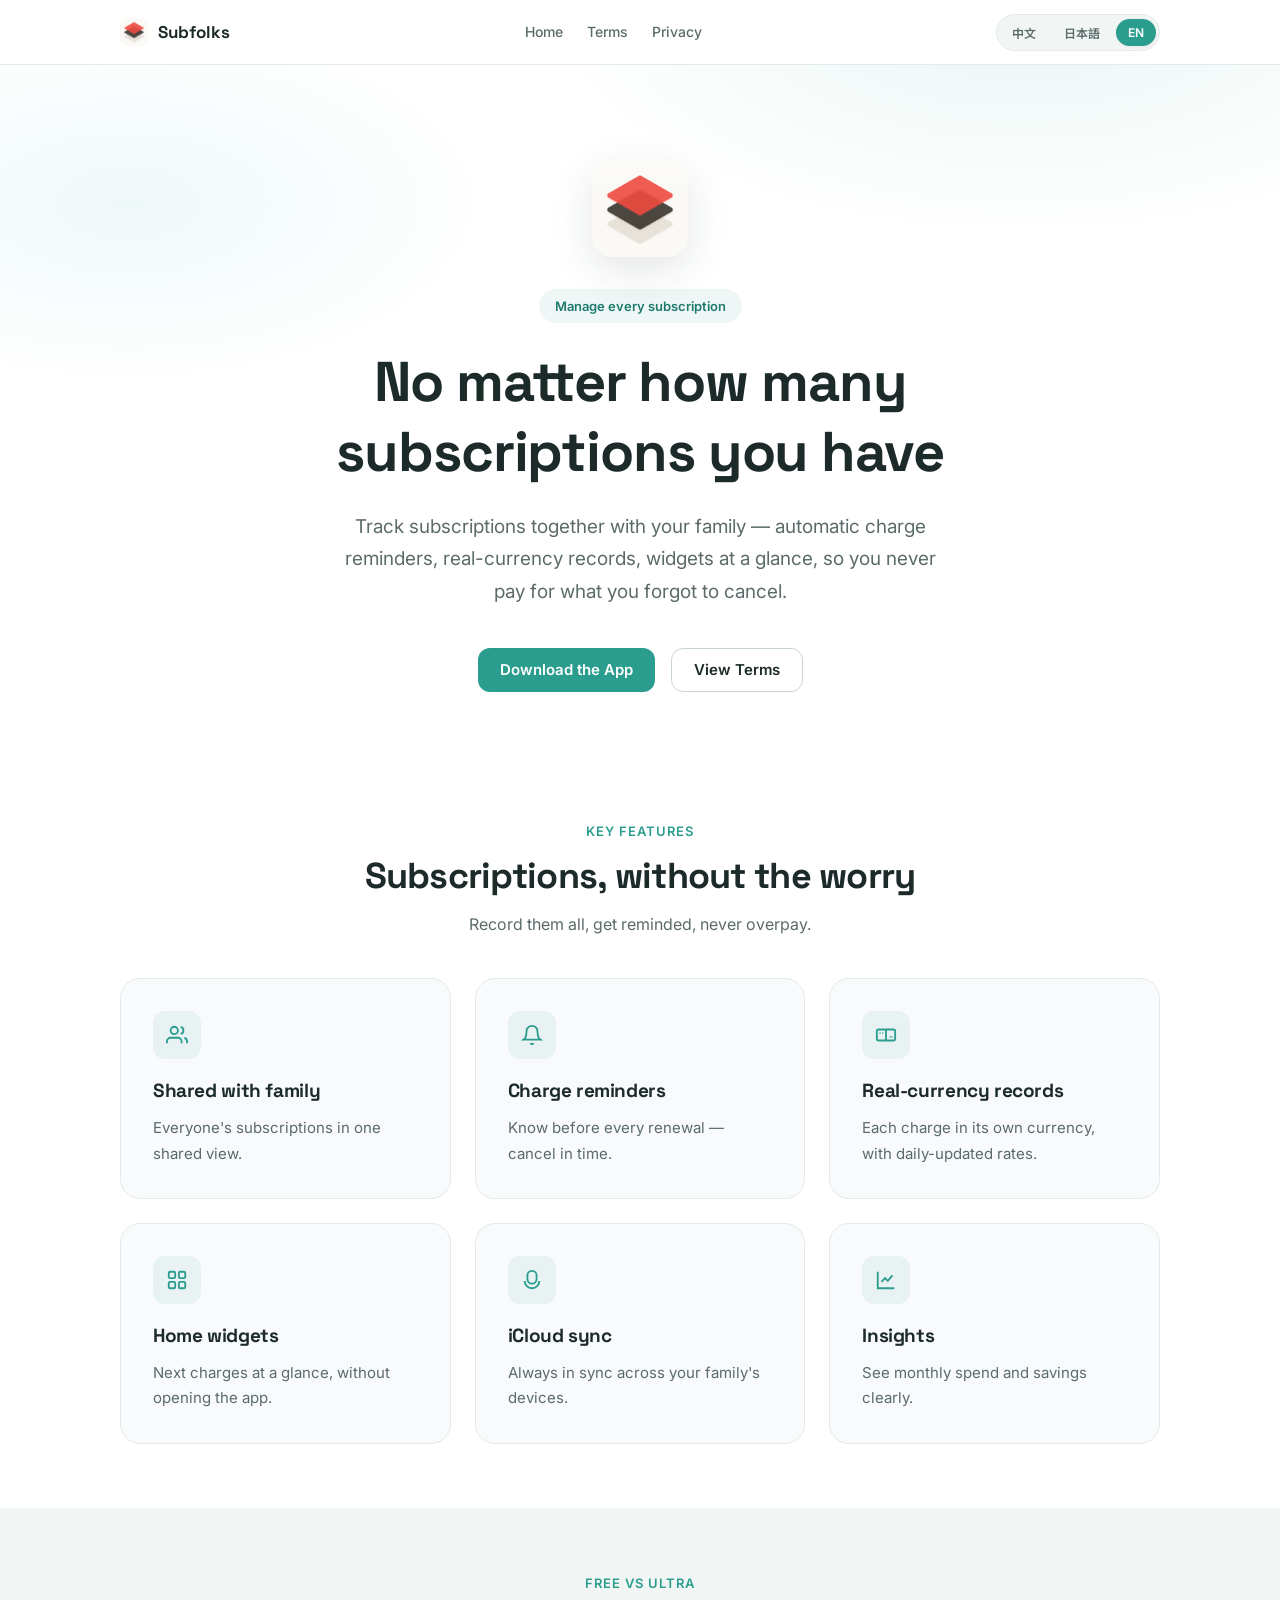
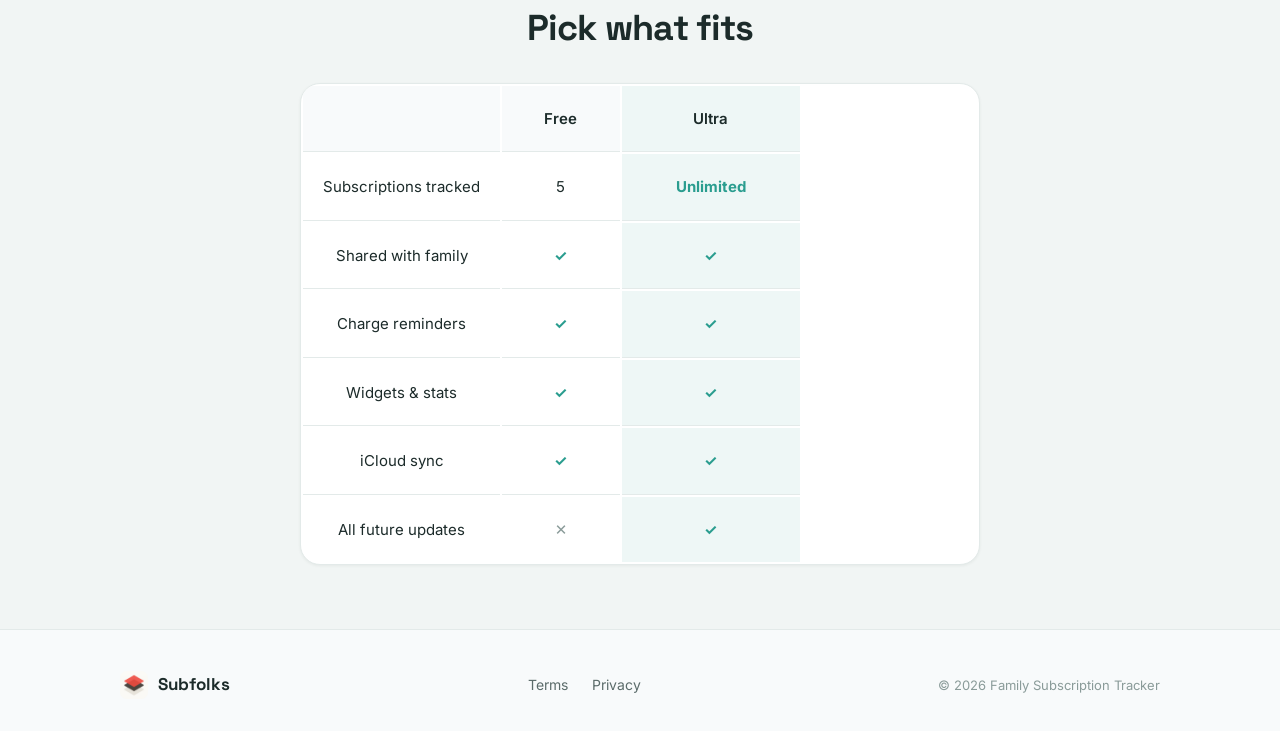
==== subfolks/index.html @ 9f94006e "Add Subfolks landing page, terms and privacy pages" ====
<!DOCTYPE html>
<html lang="zh">
<head>
<meta charset="UTF-8">
<meta name="viewport" content="width=device-width, initial-scale=1">
<meta name="description" content="Subfolks - Family subscription manager">
<meta name="i18n-title" content="sub_footer_tag">
<title>Subfolks</title>
<link rel="preconnect" href="https://fonts.googleapis.com">
<link rel="preconnect" href="https://fonts.gstatic.com" crossorigin>
<link href="https://fonts.googleapis.com/css2?family=Space+Grotesk:wght@400;500;600;700&family=Inter:wght@400;500;600;700&family=Noto+Sans+SC:wght@400;500;700&family=Noto+Sans+JP:wght@400;500;700&display=swap" rel="stylesheet">
<link rel="stylesheet" href="../assets/css/style.css">
</head>
<body>

<!-- ===== 导航 ===== -->
<nav class="nav">
  <div class="container nav-inner">
    <a href="index.html" class="nav-brand">
      <img src="../assets/img/subfolks_logo.png" alt="logo">
      <span>Subfolks</span>
    </a>
    <div class="nav-links">
      <a href="index.html#features" data-i18n="nav_home">首页</a>
      <a href="terms.html" data-i18n="nav_terms">用户协议</a>
      <a href="privacy.html" data-i18n="nav_privacy">隐私政策</a>
    </div>
    <div class="lang-switcher" aria-label="Language">
      <button data-lang-btn="zh">中文</button>
      <button data-lang-btn="ja">日本語</button>
      <button data-lang-btn="en">EN</button>
    </div>
  </div>
</nav>

<!-- ===== Hero ===== -->
<header class="hero">
  <div class="container">
    <img src="../assets/img/subfolks_logo.png" alt="App icon" class="hero-app-icon">
    <div class="hero-badge" data-i18n="sub_hero_badge">管理全家的订阅</div>
    <h1><span data-i18n="sub_hero_title1">订阅再多，</span><br><span data-i18n="sub_hero_title2">心里有数</span></h1>
    <p class="sub" data-i18n="sub_hero_sub">和家人一起管理订阅账单：到期前自动提醒、按真实货币记账、小组件一眼看清，避免忘了取消而白扣钱。</p>
    <div class="hero-cta">
      <button class="btn btn-primary" onclick="window.open('https://apps.apple.com','_blank')" data-i18n="hero_cta_main">下载 App</button>
      <a class="btn btn-outline" href="terms.html" data-i18n="hero_cta_secondary">查看协议</a>
    </div>
  </div>
</header>

<!-- ===== 特性 ===== -->
<section class="features" id="features">
  <div class="container">
    <div class="section-title">
      <div class="eyebrow" data-i18n="sub_feat_eyebrow">核心功能</div>
      <h2 data-i18n="sub_feat_title">把账单变成安心</h2>
      <p data-i18n="sub_feat_sub">一家人的订阅都能记录、都能提醒、都不白扣钱。</p>
    </div>
    <div class="features-grid">
      <div class="feature-card">
        <div class="icon"><svg width="22" height="22" viewBox="0 0 24 24" fill="none" stroke="currentColor" stroke-width="2"><path d="M17 21v-2a4 4 0 0 0-4-4H5a4 4 0 0 0-4 4v2"/><circle cx="9" cy="7" r="4"/><path d="M23 21v-2a4 4 0 0 0-3-3.87"/><path d="M16 3.13a4 4 0 0 1 0 7.75"/></svg></div>
        <h3 data-i18n="sub_feat1_title">家人共管</h3>
        <p data-i18n="sub_feat1_desc">成员的订阅都记录在一起，谁开谁关一目了然。</p>
      </div>
      <div class="feature-card">
        <div class="icon"><svg width="22" height="22" viewBox="0 0 24 24" fill="none" stroke="currentColor" stroke-width="2"><path d="M18 8a6 6 0 0 0-12 0c0 7-3 9-3 9h18s-3-2-3-9"/><path d="M13.73 21a2 2 0 0 1-3.46 0"/></svg></div>
        <h3 data-i18n="sub_feat2_title">扣费前提醒</h3>
        <p data-i18n="sub_feat2_desc">到期前提前通知，忘了取消也能及时止损。</p>
      </div>
      <div class="feature-card">
        <div class="icon"><svg width="22" height="22" viewBox="0 0 24 24" fill="none" stroke="currentColor" stroke-width="2"><rect x="2" y="6" width="20" height="12" rx="2"/><path d="M12 6v12"/><path d="M6 10h-1"/><path d="M9 10H8"/><path d="M16 14h1"/><path d="M19 14h-1"/></svg></div>
        <h3 data-i18n="sub_feat3_title">真实货币记账</h3>
        <p data-i18n="sub_feat3_desc">每个订阅按所属货币记录，汇率每日更新，不折算混淆。</p>
      </div>
      <div class="feature-card">
        <div class="icon"><svg width="22" height="22" viewBox="0 0 24 24" fill="none" stroke="currentColor" stroke-width="2"><rect x="3" y="3" width="7" height="7" rx="1.5"/><rect x="14" y="3" width="7" height="7" rx="1.5"/><rect x="3" y="14" width="7" height="7" rx="1.5"/><rect x="14" y="14" width="7" height="7" rx="1.5"/></svg></div>
        <h3 data-i18n="sub_feat4_title">主屏小组件</h3>
        <p data-i18n="sub_feat4_desc">下次扣款、本月账单，不开 App 也能一眼看到。</p>
      </div>
      <div class="feature-card">
        <div class="icon"><svg width="22" height="22" viewBox="0 0 24 24" fill="none" stroke="currentColor" stroke-width="2"><path d="M12 2a5 5 0 0 0-5 5v4a5 5 0 0 0 10 0V7a5 5 0 0 0-5-5z"/><path d="M4 13a8 8 0 0 0 16 0"/></svg></div>
        <h3 data-i18n="sub_feat5_title">iCloud 同步</h3>
        <p data-i18n="sub_feat5_desc">换机、家人设备间数据自动同步，不怕丢失。</p>
      </div>
      <div class="feature-card">
        <div class="icon"><svg width="22" height="22" viewBox="0 0 24 24" fill="none" stroke="currentColor" stroke-width="2"><path d="M3 3v18h18"/><path d="M7 14l4-4 3 3 5-6"/></svg></div>
        <h3 data-i18n="sub_feat6_title">统计洞察</h3>
        <p data-i18n="sub_feat6_desc">每月订阅开支、省钱情况一目了然。</p>
      </div>
    </div>
  </div>
</section>

<!-- ===== 对比 ===== -->
<section class="compare">
  <div class="container">
    <div class="section-title">
      <div class="eyebrow" data-i18n="sub_cmp_eyebrow">免费 vs Ultra</div>
      <h2 data-i18n="sub_cmp_title">按需选择</h2>
    </div>
    <div class="compare-table">
      <table>
        <tr>
          <th style="width:40%"></th>
          <th data-i18n="sub_cmp_free">免费版</th>
          <th class="pro-col" data-i18n="sub_cmp_ultra">Ultra</th>
        </tr>
        <tr>
          <td data-i18n="sub_cmp_count">可记录订阅条数</td>
          <td data-i18n="sub_cmp_5">5 条</td>
          <td class="pro-col check" data-i18n="sub_cmp_inf">无限</td>
        </tr>
        <tr>
          <td data-i18n="sub_cmp_family">家人共管</td>
          <td class="check">✓</td>
          <td class="pro-col check">✓</td>
        </tr>
        <tr>
          <td data-i18n="sub_cmp_remind">扣费前提醒</td>
          <td class="check">✓</td>
          <td class="pro-col check">✓</td>
        </tr>
        <tr>
          <td data-i18n="sub_cmp_widgets">小组件 / 统计</td>
          <td class="check">✓</td>
          <td class="pro-col check">✓</td>
        </tr>
        <tr>
          <td data-i18n="sub_cmp_icloud">iCloud 同步</td>
          <td class="check">✓</td>
          <td class="pro-col check">✓</td>
        </tr>
        <tr>
          <td data-i18n="sub_cmp_updates">以后所有更新</td>
          <td class="x">✕</td>
          <td class="pro-col check">✓</td>
        </tr>
      </table>
    </div>
  </div>
</section>

<!-- ===== 页脚 ===== -->
<footer class="footer">
  <div class="container footer-inner">
    <div class="nav-brand">
      <img src="../assets/img/subfolks_logo.png" alt="logo">
      <span>Subfolks</span>
    </div>
    <div class="footer-links">
      <a href="terms.html" data-i18n="nav_terms">用户协议</a>
      <a href="privacy.html" data-i18n="nav_privacy">隐私政策</a>
    </div>
    <div class="footer-copy">© 2026 <span data-i18n="sub_footer_tag">家庭订阅管理</span></div>
  </div>
</footer>

<script src="../assets/js/main.js"></script>
</body>
</html>
---- assets/css/style.css ----
/* ===== 设计系统 ===== */
:root {
  /* 品牌色（取自 App 代码实际值） */
  --brand: #2A9D8F;
  --brand-soft: #A8DADC;
  --brand-deep: #1F7A6E;
  --brand-tint: rgba(42, 157, 143, 0.08);

  /* 中性色 */
  --bg: #FFFFFF;
  --surface: #F8FAFB;
  --surface-alt: #F1F5F4;
  --text: #1C2B2A;
  --text-dim: #5B6B6A;
  --text-faint: #8A9B99;
  --border: #E3EAE9;
  --border-strong: #C9D6D4;

  /* 圆角 */
  --radius-sm: 8px;
  --radius-md: 12px;
  --radius-lg: 20px;
  --radius-full: 999px;

  /* 阴影 */
  --shadow-sm: 0 1px 3px rgba(28,43,42,.06);
  --shadow-md: 0 4px 16px rgba(28,43,42,.08);
  --shadow-lg: 0 12px 40px rgba(28,43,42,.12);

  /* 字体 */
  --font-display: 'Space Grotesk', 'Noto Sans SC', 'Noto Sans JP', sans-serif;
  --font-body: 'Inter', 'Noto Sans SC', 'Noto Sans JP', system-ui, -apple-system, sans-serif;

  /* 间距（8pt 网格） */
  --sp-1: 4px; --sp-2: 8px; --sp-3: 12px; --sp-4: 16px;
  --sp-5: 20px; --sp-6: 24px; --sp-8: 32px; --sp-10: 40px;
  --sp-12: 48px; --sp-16: 64px; --sp-24: 96px;

  /* 动效 */
  --ease: cubic-bezier(0.2, 0, 0, 1);
  --dur: 200ms;
}

/* ===== 基础 ===== */
* { box-sizing: border-box; margin: 0; padding: 0; }
html { scroll-behavior: smooth; -webkit-text-size-adjust: 100%; }
body {
  font-family: var(--font-body);
  color: var(--text);
  background: var(--bg);
  line-height: 1.7;
  font-size: 16px;
  -webkit-font-smoothing: antialiased;
}
img { max-width: 100%; display: block; }
a { color: var(--brand); text-decoration: none; }
a:hover { text-decoration: underline; }

h1,h2,h3,h4 { font-family: var(--font-display); font-weight: 700; line-height: 1.25; letter-spacing: -0.02em; }

.container {
  width: 100%;
  max-width: 1080px;
  margin: 0 auto;
  padding: 0 var(--sp-5);
}

/* ===== 语言切换器 ===== */
.lang-switcher {
  display: flex;
  gap: 4px;
  align-items: center;
  background: var(--surface-alt);
  border: 1px solid var(--border);
  border-radius: var(--radius-full);
  padding: 3px;
}
.lang-switcher button {
  border: none;
  background: transparent;
  font-family: var(--font-body);
  font-size: 12px;
  font-weight: 600;
  color: var(--text-dim);
  padding: 6px 12px;
  border-radius: var(--radius-full);
  cursor: pointer;
  transition: all var(--dur) var(--ease);
}
.lang-switcher button:hover { color: var(--text); }
.lang-switcher button.active {
  background: var(--brand);
  color: #fff;
  box-shadow: var(--shadow-sm);
}

/* ===== 导航栏 ===== */
.nav {
  position: sticky;
  top: 0;
  z-index: 100;
  background: rgba(255,255,255,.85);
  backdrop-filter: saturate(180%) blur(12px);
  border-bottom: 1px solid var(--border);
}
.nav-inner {
  display: flex;
  align-items: center;
  justify-content: space-between;
  height: 64px;
}
.nav-brand {
  display: flex;
  align-items: center;
  gap: 10px;
  font-family: var(--font-display);
  font-weight: 700;
  font-size: 17px;
  color: var(--text);
  text-decoration: none;
}
.nav-brand:hover { text-decoration: none; }
.nav-brand img { width: 28px; height: 28px; border-radius: 7px; }
.nav-links {
  display: flex;
  align-items: center;
  gap: var(--sp-6);
  font-size: 14px;
  font-weight: 500;
  color: var(--text-dim);
}
.nav-links a { color: var(--text-dim); }
.nav-links a:hover { color: var(--text); text-decoration: none; }

/* ===== 按钮 ===== */
.btn {
  display: inline-flex;
  align-items: center;
  gap: 8px;
  height: 44px;
  padding: 0 22px;
  border-radius: var(--radius-md);
  font-family: var(--font-body);
  font-size: 15px;
  font-weight: 600;
  border: none;
  cursor: pointer;
  transition: all var(--dur) var(--ease);
}
.btn-primary { background: var(--brand); color: #fff; }
.btn-primary:hover { background: var(--brand-deep); transform: translateY(-1px); }
.btn-outline { background: transparent; color: var(--text); border: 1.5px solid var(--border-strong); }
.btn-outline:hover { border-color: var(--brand); color: var(--brand); transform: translateY(-1px); }

/* ===== Hero ===== */
.hero {
  padding: var(--sp-24) 0 var(--sp-16);
  background:
    radial-gradient(800px 400px at 80% -10%, rgba(42,157,143,.10), transparent 60%),
    radial-gradient(600px 300px at 10% 20%, rgba(168,218,220,.18), transparent 60%);
  text-align: center;
}
.hero-badge {
  display: inline-flex;
  align-items: center;
  gap: 8px;
  padding: 6px 16px;
  border-radius: var(--radius-full);
  background: var(--brand-tint);
  color: var(--brand-deep);
  font-size: 13px;
  font-weight: 600;
  margin-bottom: var(--sp-6);
}
.hero h1 {
  font-size: clamp(34px, 6vw, 56px);
  font-weight: 800;
  max-width: 760px;
  margin: 0 auto var(--sp-6);
}
.hero p.sub {
  font-size: clamp(16px, 2.4vw, 19px);
  color: var(--text-dim);
  max-width: 620px;
  margin: 0 auto var(--sp-10);
}
.hero-cta {
  display: flex;
  gap: var(--sp-4);
  justify-content: center;
  flex-wrap: wrap;
}
.hero-app-icon {
  width: 96px;
  height: 96px;
  border-radius: 22px;
  box-shadow: var(--shadow-lg);
  margin: 0 auto var(--sp-8);
}

/* ===== 特性卡片 ===== */
.features {
  padding: var(--sp-16) 0;
}
.features-grid {
  display: grid;
  grid-template-columns: repeat(3, 1fr);
  gap: var(--sp-6);
  margin-top: var(--sp-10);
}
.feature-card {
  background: var(--surface);
  border: 1px solid var(--border);
  border-radius: var(--radius-lg);
  padding: var(--sp-8);
  transition: all var(--dur) var(--ease);
}
.feature-card:hover {
  transform: translateY(-4px);
  box-shadow: var(--shadow-md);
  border-color: var(--border-strong);
}
.feature-card .icon {
  width: 48px;
  height: 48px;
  border-radius: var(--radius-md);
  background: var(--brand-tint);
  display: flex;
  align-items: center;
  justify-content: center;
  margin-bottom: var(--sp-5);
  color: var(--brand);
}
.feature-card h3 { font-size: 19px; margin-bottom: var(--sp-3); }
.feature-card p { color: var(--text-dim); font-size: 15px; }

/* ===== 区块标题 ===== */
.section-title {
  text-align: center;
  margin-bottom: var(--sp-8);
}
.section-title .eyebrow {
  font-size: 13px;
  font-weight: 600;
  color: var(--brand);
  letter-spacing: .08em;
  text-transform: uppercase;
  margin-bottom: var(--sp-3);
}
.section-title h2 { font-size: clamp(26px, 4vw, 36px); margin-bottom: var(--sp-3); }
.section-title p { color: var(--text-dim); max-width: 560px; margin: 0 auto; }

/* ===== 对比表 ===== */
.compare { padding: var(--sp-16) 0; background: var(--surface-alt); }
.compare-table {
  width: 100%;
  max-width: 680px;
  margin: 0 auto;
  background: #fff;
  border-radius: var(--radius-lg);
  overflow: hidden;
  box-shadow: var(--shadow-sm);
  border: 1px solid var(--border);
}
.compare-table th, .compare-table td {
  padding: var(--sp-5);
  text-align: center;
  border-bottom: 1px solid var(--border);
  font-size: 15px;
}
.compare-table th { background: var(--surface); font-weight: 600; }
.compare-table tr:last-child th, .compare-table tr:last-child td { border-bottom: none; }
.compare-table .pro-col { background: var(--brand-tint); }
.compare-table .check { color: var(--brand); font-weight: 700; }
.compare-table .x { color: var(--text-faint); }

/* ===== 协议页 ===== */
.legal {
  padding: var(--sp-16) 0;
  max-width: 800px;
  margin: 0 auto;
}
.legal header {
  border-bottom: 1px solid var(--border);
  padding-bottom: var(--sp-8);
  margin-bottom: var(--sp-10);
}
.legal h1 { font-size: clamp(28px, 4vw, 38px); margin-bottom: var(--sp-3); }
.legal .updated { color: var(--text-faint); font-size: 13px; }
.legal h2 {
  font-size: 22px;
  margin: var(--sp-12) 0 var(--sp-5);
  padding-top: var(--sp-6);
  border-top: 1px solid var(--border);
}
.legal h2:first-of-type { border-top: none; padding-top: 0; margin-top: 0; }
.legal h3 { font-size: 17px; margin: var(--sp-6) 0 var(--sp-3); }
.legal p, .legal li { color: var(--text-dim); font-size: 15px; }
.legal ul, .legal ol { padding-left: var(--sp-6); margin: var(--sp-4) 0; }
.legal li { margin-bottom: var(--sp-2); }
.legal .date { color: var(--text-faint); font-size: 14px; margin-bottom: var(--sp-4); }

/* ===== 页脚 ===== */
.footer {
  border-top: 1px solid var(--border);
  padding: var(--sp-10) 0 var(--sp-8);
  background: var(--surface);
}
.footer-inner {
  display: flex;
  justify-content: space-between;
  align-items: center;
  flex-wrap: wrap;
  gap: var(--sp-4);
}
.footer-links { display: flex; gap: var(--sp-6); font-size: 14px; color: var(--text-dim); }
.footer-links a { color: var(--text-dim); }
.footer-copy { color: var(--text-faint); font-size: 13px; }

/* ===== 响应式 ===== */
@media (max-width: 768px) {
  .nav-links { display: none; }
  .features-grid { grid-template-columns: 1fr; }
  .hero { padding: var(--sp-16) 0 var(--sp-12); }
  .hero-cta { flex-direction: column; align-items: center; }
  .btn { width: 100%; justify-content: center; max-width: 320px; }
  .compare-table { overflow-x: auto; }
  .footer-inner { flex-direction: column; text-align: center; }
  .legal { padding: var(--sp-12) 0; }
}

@media (max-width: 480px) {
  .features-grid { gap: var(--sp-4); }
  .feature-card { padding: var(--sp-6); }
}
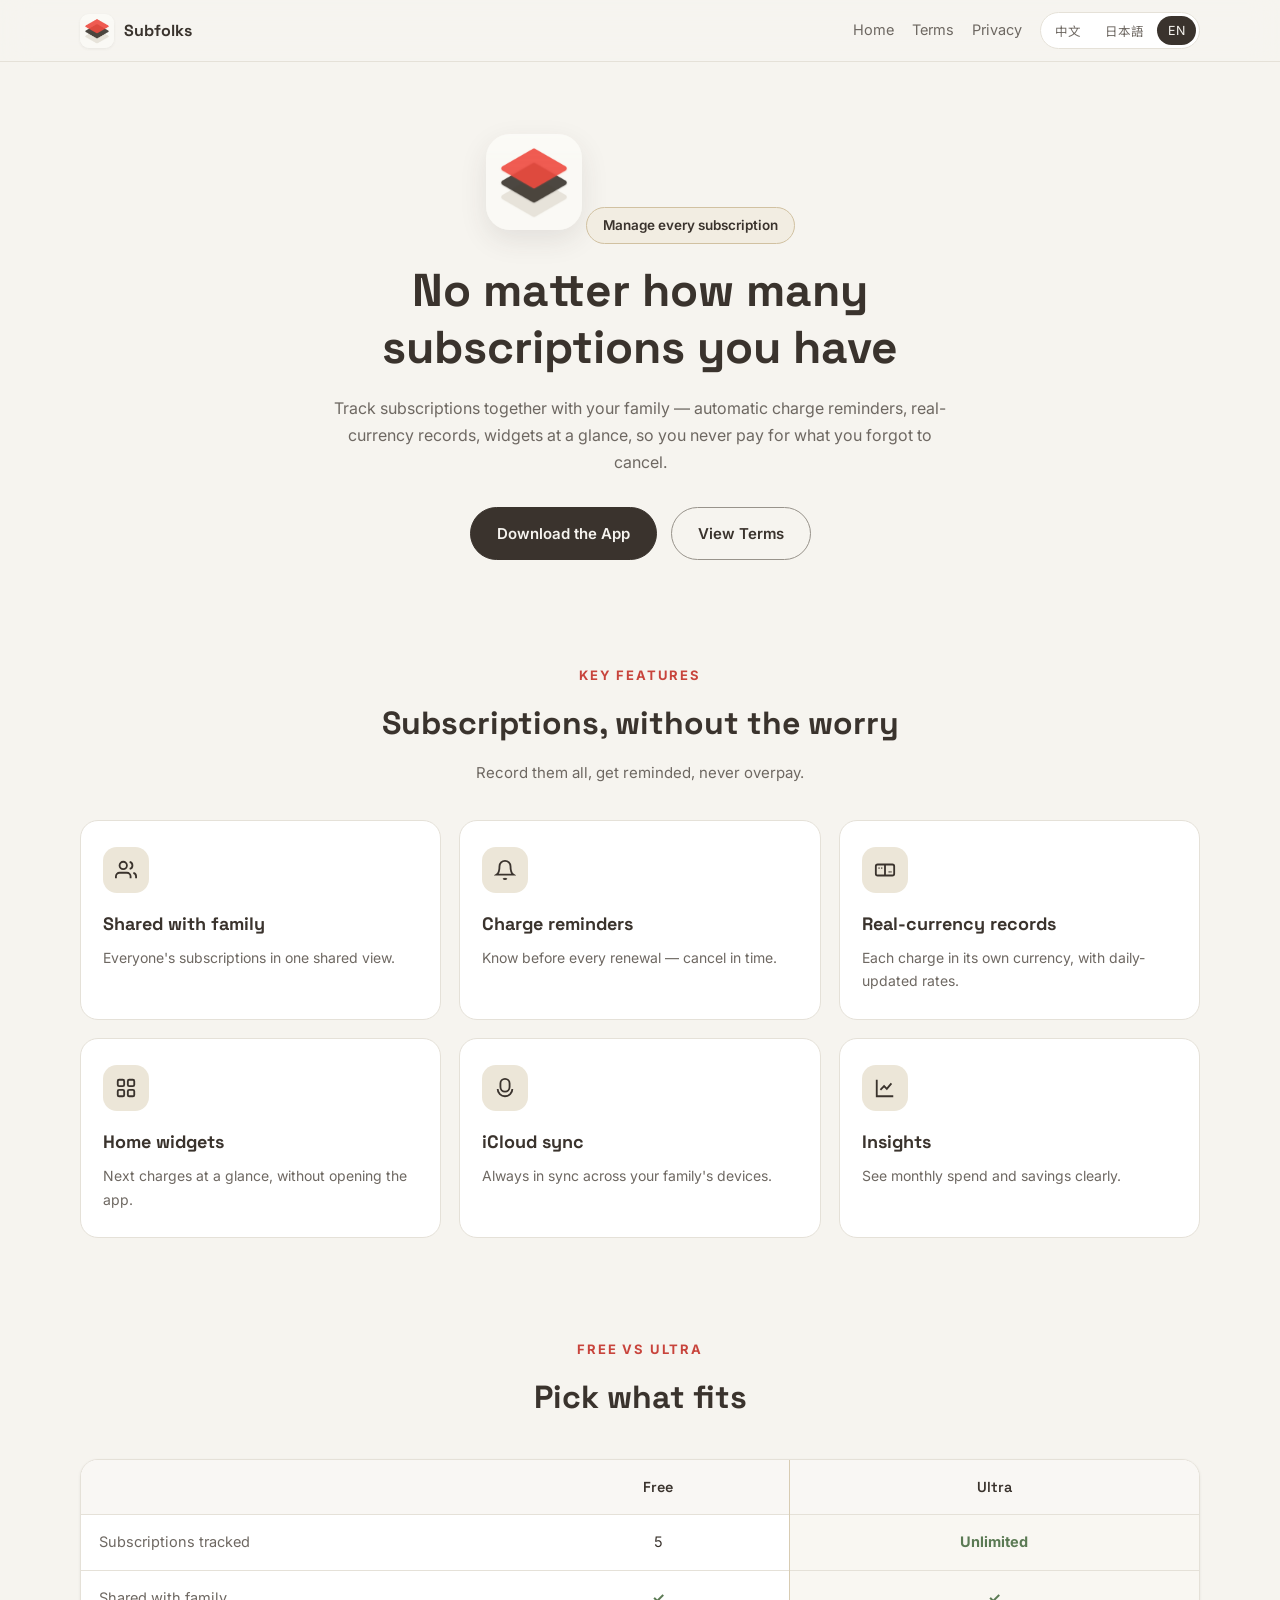
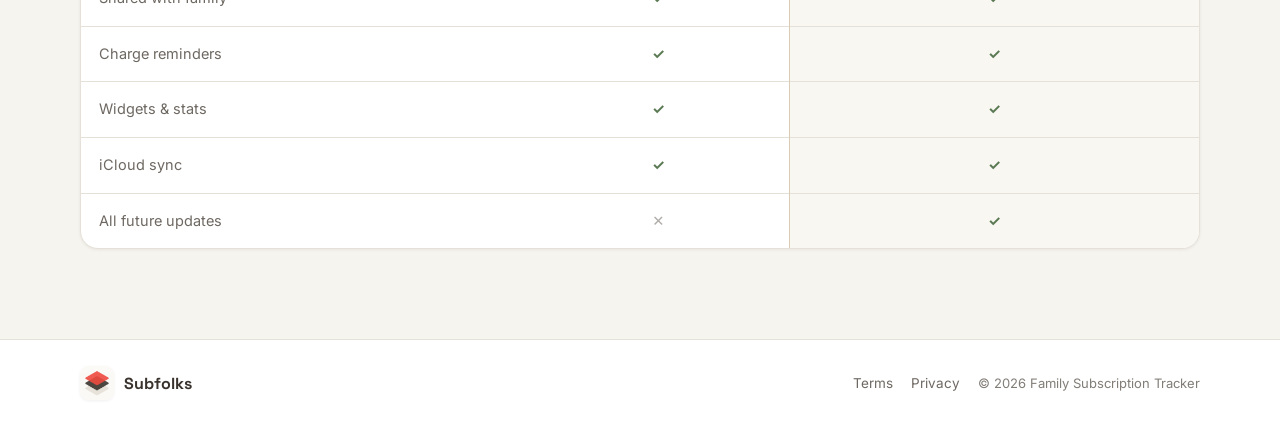
==== commit ffddc5cd: "Independent visual systems: portfolio home (dark) + Subfolks paper-ink pages" ====
--- a/subfolks/index.html
+++ b/subfolks/index.html
@@ -9,7 +9,7 @@
 <link rel="preconnect" href="https://fonts.googleapis.com">
 <link rel="preconnect" href="https://fonts.gstatic.com" crossorigin>
 <link href="https://fonts.googleapis.com/css2?family=Space+Grotesk:wght@400;500;600;700&family=Inter:wght@400;500;600;700&family=Noto+Sans+SC:wght@400;500;700&family=Noto+Sans+JP:wght@400;500;700&display=swap" rel="stylesheet">
-<link rel="stylesheet" href="../assets/css/style.css">
+<link rel="stylesheet" href="css/style.css">
 </head>
 <body>
 
--- a/subfolks/css/style.css
+++ b/subfolks/css/style.css
@@ -0,0 +1,128 @@
+/* ============================================================
+   Subfolks 官网样式 · 视觉规范「墨与纸」
+   （与 App 内 Palette 一致，独立于 iwonderland 集合站样式）
+   纸白 #F6F4EF / 卡片白 #FFFFFF / 焦茶墨 #3A332D / 暖灰 #6E6862
+   罫線 #E5E1D8 / 朱印 #C8443C / 暖金 #B89A5E
+   ============================================================ */
+:root {
+  --paper: #F6F4EF;
+  --card: #FFFFFF;
+  --ink: #3A332D;
+  --ink-dim: #6E6862;
+  --rule: #E5E1D8;
+  --accent: #C8443C;
+  --gold: #B89A5E;
+  --radius: 18px;
+  --shadow-sm: 0 1px 3px rgba(58,51,45,.08);
+  --shadow-md: 0 10px 28px rgba(58,51,45,.10);
+  --font-body: 'Inter','Noto Sans SC','Noto Sans JP',system-ui,-apple-system,'PingFang SC','Hiragino Sans',sans-serif;
+  --font-display: 'Space Grotesk','Inter','Noto Sans SC','Noto Sans JP',system-ui,sans-serif;
+}
+* { box-sizing: border-box; margin: 0; padding: 0; }
+html { scroll-behavior: smooth; }
+body {
+  font-family: var(--font-body);
+  background: var(--paper);
+  color: var(--ink);
+  line-height: 1.7;
+  -webkit-font-smoothing: antialiased;
+}
+.container { width: min(1120px, 92%); margin-inline: auto; }
+a { color: var(--ink); }
+img { max-width: 100%; }
+
+/* ===== 导航 ===== */
+.nav {
+  position: sticky; top: 0; z-index: 20;
+  background: color-mix(in srgb, var(--paper) 82%, transparent);
+  -webkit-backdrop-filter: blur(14px); backdrop-filter: blur(14px);
+  border-bottom: 1px solid var(--rule);
+}
+.nav-inner { display: flex; align-items: center; gap: 18px; padding: 12px 0; flex-wrap: wrap; }
+.nav-brand { display: inline-flex; align-items: center; gap: 10px; text-decoration: none; font-weight: 700; font-family: var(--font-display); }
+.nav-brand img { width: 34px; height: 34px; border-radius: 9px; box-shadow: var(--shadow-sm); }
+.nav-links { display: flex; gap: 18px; margin-left: auto; }
+.nav-links a { text-decoration: none; color: var(--ink-dim); font-size: 14.5px; }
+.nav-links a:hover { color: var(--ink); }
+.lang-switcher { display: inline-flex; gap: 2px; padding: 3px; border: 1px solid var(--rule); border-radius: 999px; background: var(--card); }
+.lang-switcher button {
+  border: 0; background: transparent; color: var(--ink-dim);
+  font-family: var(--font-body); font-size: 12.5px; padding: 5px 11px; border-radius: 999px; cursor: pointer;
+}
+.lang-switcher button.active { background: var(--ink); color: var(--paper); }
+
+/* ===== Hero ===== */
+.hero { text-align: center; padding: 72px 0 64px; }
+.hero-app-icon { width: 96px; height: 96px; border-radius: 24px; box-shadow: var(--shadow-md); }
+.hero-badge {
+  display: inline-block; margin-top: 22px; padding: 6px 16px; border-radius: 999px;
+  background: color-mix(in srgb, var(--gold) 18%, var(--card)); color: var(--ink);
+  border: 1px solid color-mix(in srgb, var(--gold) 45%, var(--rule));
+  font-size: 13.5px; font-weight: 600;
+}
+.hero h1 { margin-top: 18px; font-family: var(--font-display); font-size: clamp(30px, 5vw, 46px); line-height: 1.25; font-weight: 700; }
+.hero .sub { margin: 18px auto 0; max-width: 640px; color: var(--ink-dim); font-size: 16px; }
+.hero-cta { margin-top: 30px; display: flex; gap: 14px; justify-content: center; flex-wrap: wrap; }
+.btn { text-decoration: none; font-size: 15px; font-weight: 600; padding: 13px 26px; border-radius: 999px; cursor: pointer; font-family: var(--font-body); }
+.btn-primary { background: var(--ink); color: var(--paper); border: 1px solid var(--ink); }
+.btn-primary:hover { background: #241F1B; }
+.btn-outline { background: transparent; color: var(--ink); border: 1px solid color-mix(in srgb, var(--ink) 45%, var(--rule)); }
+.btn-outline:hover { border-color: var(--ink); }
+
+/* ===== 分区标题 ===== */
+.section-title { text-align: center; max-width: 680px; margin: 0 auto 34px; }
+.section-title .eyebrow { color: var(--accent); font-size: 13px; font-weight: 700; letter-spacing: .14em; text-transform: uppercase; }
+.section-title h2 { margin-top: 10px; font-family: var(--font-display); font-size: clamp(24px, 3.4vw, 32px); }
+.section-title p { margin-top: 10px; color: var(--ink-dim); font-size: 15px; }
+
+/* ===== 特性卡片 ===== */
+.features { padding: 40px 0 80px; }
+.features-grid { display: grid; grid-template-columns: repeat(3, 1fr); gap: 18px; }
+@media (max-width: 860px) { .features-grid { grid-template-columns: 1fr; } }
+.feature-card {
+  background: var(--card); border: 1px solid var(--rule); border-radius: var(--radius);
+  padding: 26px 22px; transition: transform .25s ease, box-shadow .25s ease, border-color .25s ease;
+}
+.feature-card:hover { transform: translateY(-4px); box-shadow: var(--shadow-md); border-color: color-mix(in srgb, var(--gold) 45%, var(--rule)); }
+.feature-card .icon {
+  width: 46px; height: 46px; border-radius: 14px; display: grid; place-items: center;
+  background: color-mix(in srgb, var(--gold) 16%, var(--paper)); color: var(--ink);
+}
+.feature-card h3 { margin: 16px 0 6px; font-family: var(--font-display); font-size: 18px; }
+.feature-card p { color: var(--ink-dim); font-size: 14px; }
+
+/* ===== 对比表 ===== */
+.compare { padding: 20px 0 90px; }
+.compare-table {
+  background: var(--card); border: 1px solid var(--rule); border-radius: var(--radius);
+  overflow: hidden; box-shadow: var(--shadow-sm);
+}
+.compare-table table { width: 100%; border-collapse: collapse; }
+.compare-table th, .compare-table td { padding: 15px 18px; text-align: center; font-size: 14.5px; }
+.compare-table th { font-family: var(--font-display); font-weight: 600; background: color-mix(in srgb, var(--paper) 70%, var(--card)); }
+.compare-table td:first-child { text-align: left; color: var(--ink-dim); }
+.compare-table tr + tr th { border-top: 1px solid var(--rule); }
+.compare-table td { border-top: 1px solid var(--rule); }
+.pro-col {
+  background: color-mix(in srgb, var(--gold) 8%, var(--card));
+  border-left: 1px solid color-mix(in srgb, var(--gold) 30%, var(--rule));
+}
+.check { color: #5B7A54; font-weight: 700; }
+.x { color: color-mix(in srgb, var(--ink-dim) 55%, var(--card)); }
+
+/* ===== 页脚 ===== */
+.footer { border-top: 1px solid var(--rule); background: var(--card); padding: 26px 0; }
+.footer-inner { display: flex; align-items: center; gap: 18px; flex-wrap: wrap; }
+.footer .nav-brand { margin-right: auto; }
+.footer-links { display: flex; gap: 18px; }
+.footer-links a { color: var(--ink-dim); text-decoration: none; font-size: 13.5px; }
+.footer-links a:hover { color: var(--ink); }
+.footer-copy { color: color-mix(in srgb, var(--ink-dim) 85%, var(--paper)); font-size: 13px; }
+
+/* ===== 法律文档页 ===== */
+.legal { max-width: 780px; margin: 48px auto 72px; background: var(--card); border: 1px solid var(--rule); border-radius: 22px; padding: 44px clamp(22px, 5vw, 56px); box-shadow: var(--shadow-sm); }
+.legal h1 { font-family: var(--font-display); font-size: clamp(24px, 3vw, 30px); }
+.legal .updated { margin-top: 6px; color: var(--ink-dim); font-size: 13px; }
+.legal p { margin-top: 14px; color: var(--ink-dim); font-size: 14.5px; }
+.legal h2 { margin-top: 34px; font-size: 17.5px; padding-bottom: 8px; border-bottom: 1px solid var(--rule); }
+.legal p + h2 { margin-top: 34px; }
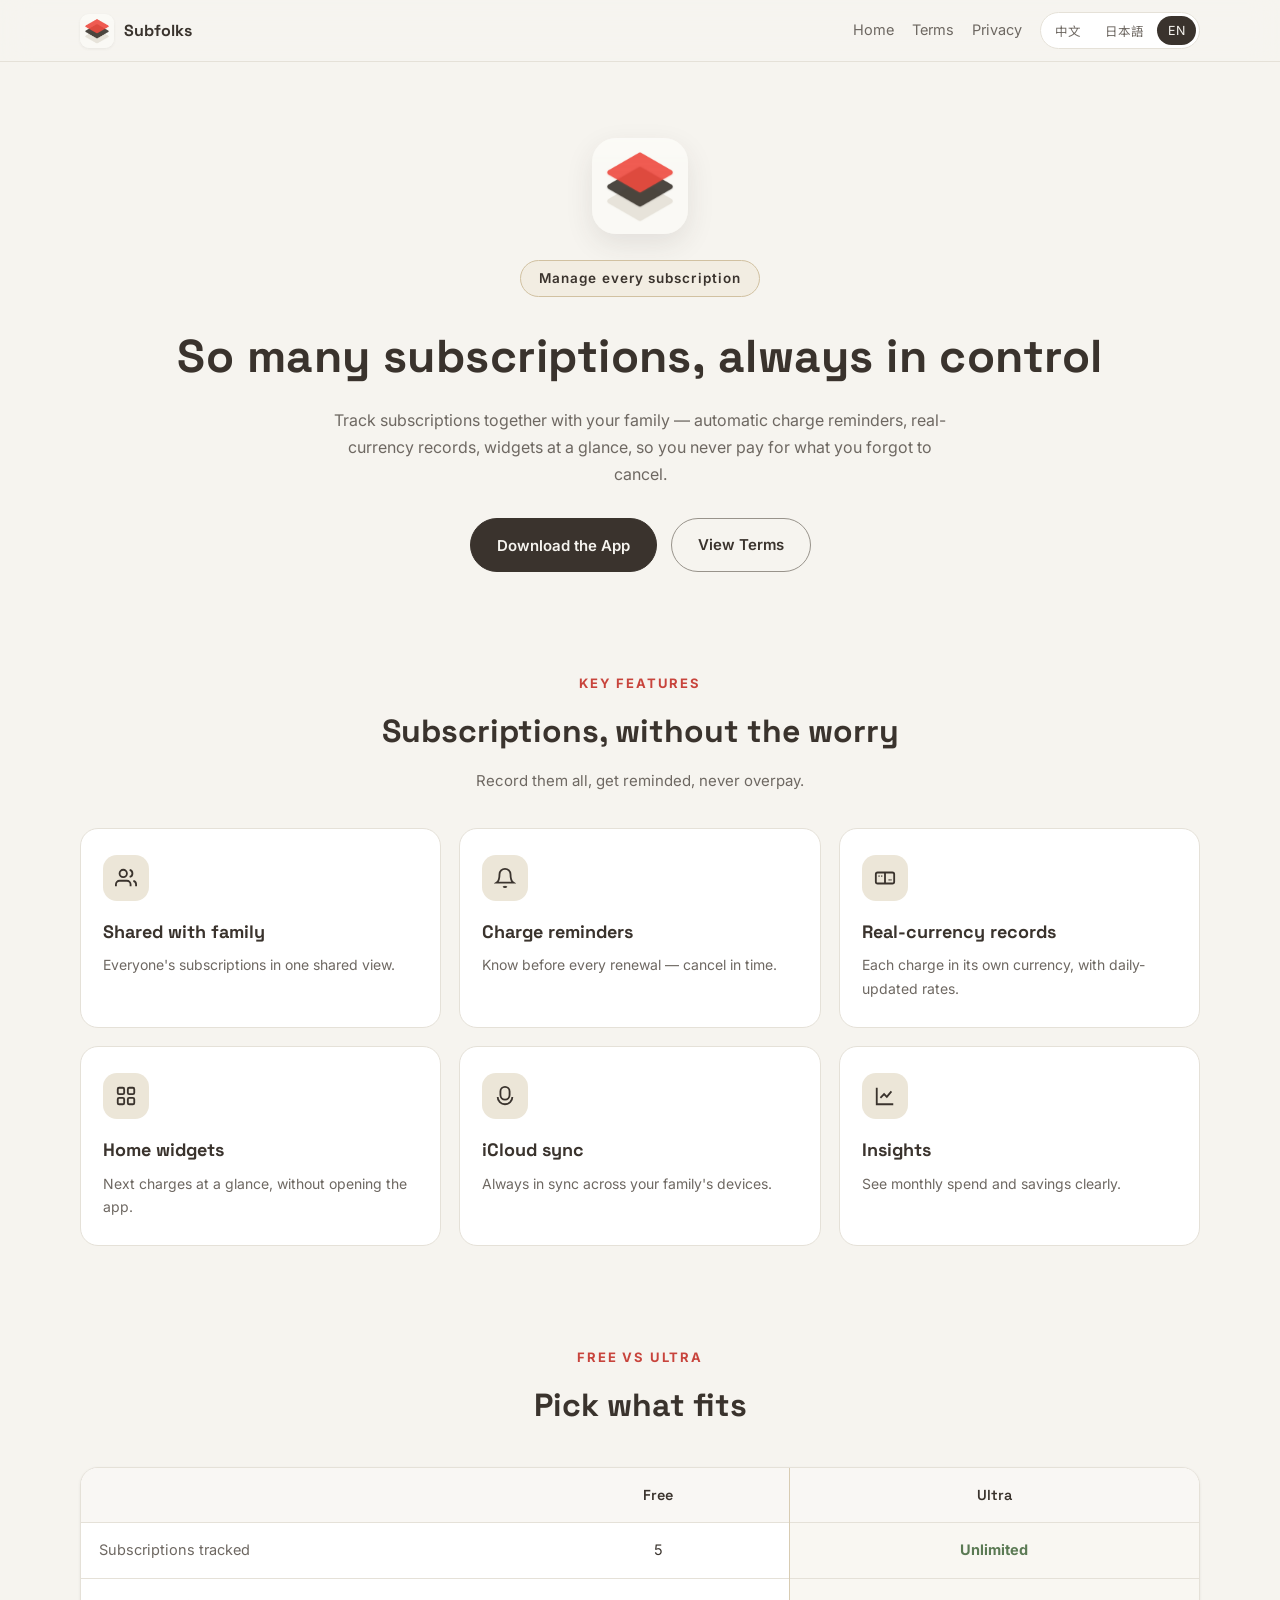
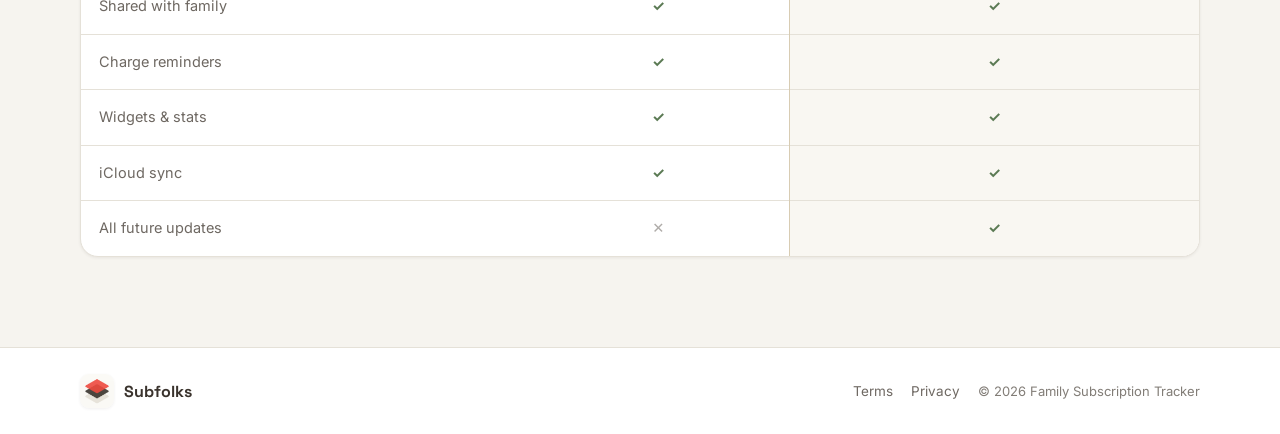
==== commit 0c5a80d5: "Homepage hero: single-line title with kicker badge; legal contact email unified to app-feedback-2026" ====
--- a/subfolks/index.html
+++ b/subfolks/index.html
@@ -38,7 +38,7 @@
   <div class="container">
     <img src="../assets/img/subfolks_logo.png" alt="App icon" class="hero-app-icon">
     <div class="hero-badge" data-i18n="sub_hero_badge">管理全家的订阅</div>
-    <h1><span data-i18n="sub_hero_title1">订阅再多，</span><br><span data-i18n="sub_hero_title2">心里有数</span></h1>
+    <h1 data-i18n="sub_hero_title">订阅再多，心里有数</h1>
     <p class="sub" data-i18n="sub_hero_sub">和家人一起管理订阅账单：到期前自动提醒、按真实货币记账、小组件一眼看清，避免忘了取消而白扣钱。</p>
     <div class="hero-cta">
       <button class="btn btn-primary" onclick="window.open('https://apps.apple.com','_blank')" data-i18n="hero_cta_main">下载 App</button>
--- a/subfolks/css/style.css
+++ b/subfolks/css/style.css
@@ -52,16 +52,17 @@
 .lang-switcher button.active { background: var(--ink); color: var(--paper); }
 
 /* ===== Hero ===== */
-.hero { text-align: center; padding: 72px 0 64px; }
-.hero-app-icon { width: 96px; height: 96px; border-radius: 24px; box-shadow: var(--shadow-md); }
+.hero { text-align: center; padding: 76px 0 60px; }
+.hero .container { display: flex; flex-direction: column; align-items: center; }
+.hero-app-icon { display: block; width: 96px; height: 96px; border-radius: 24px; box-shadow: var(--shadow-md); }
 .hero-badge {
-  display: inline-block; margin-top: 22px; padding: 6px 16px; border-radius: 999px;
+  display: inline-block; margin-top: 26px; padding: 6px 18px; border-radius: 999px;
   background: color-mix(in srgb, var(--gold) 18%, var(--card)); color: var(--ink);
   border: 1px solid color-mix(in srgb, var(--gold) 45%, var(--rule));
-  font-size: 13.5px; font-weight: 600;
+  font-size: 13.5px; font-weight: 600; letter-spacing: .08em;
 }
-.hero h1 { margin-top: 18px; font-family: var(--font-display); font-size: clamp(30px, 5vw, 46px); line-height: 1.25; font-weight: 700; }
-.hero .sub { margin: 18px auto 0; max-width: 640px; color: var(--ink-dim); font-size: 16px; }
+.hero h1 { margin-top: 30px; font-family: var(--font-display); font-size: clamp(30px, 5vw, 46px); line-height: 1.3; font-weight: 700; letter-spacing: .01em; }
+.hero .sub { margin: 20px auto 0; max-width: 640px; color: var(--ink-dim); font-size: 16px; }
 .hero-cta { margin-top: 30px; display: flex; gap: 14px; justify-content: center; flex-wrap: wrap; }
 .btn { text-decoration: none; font-size: 15px; font-weight: 600; padding: 13px 26px; border-radius: 999px; cursor: pointer; font-family: var(--font-body); }
 .btn-primary { background: var(--ink); color: var(--paper); border: 1px solid var(--ink); }
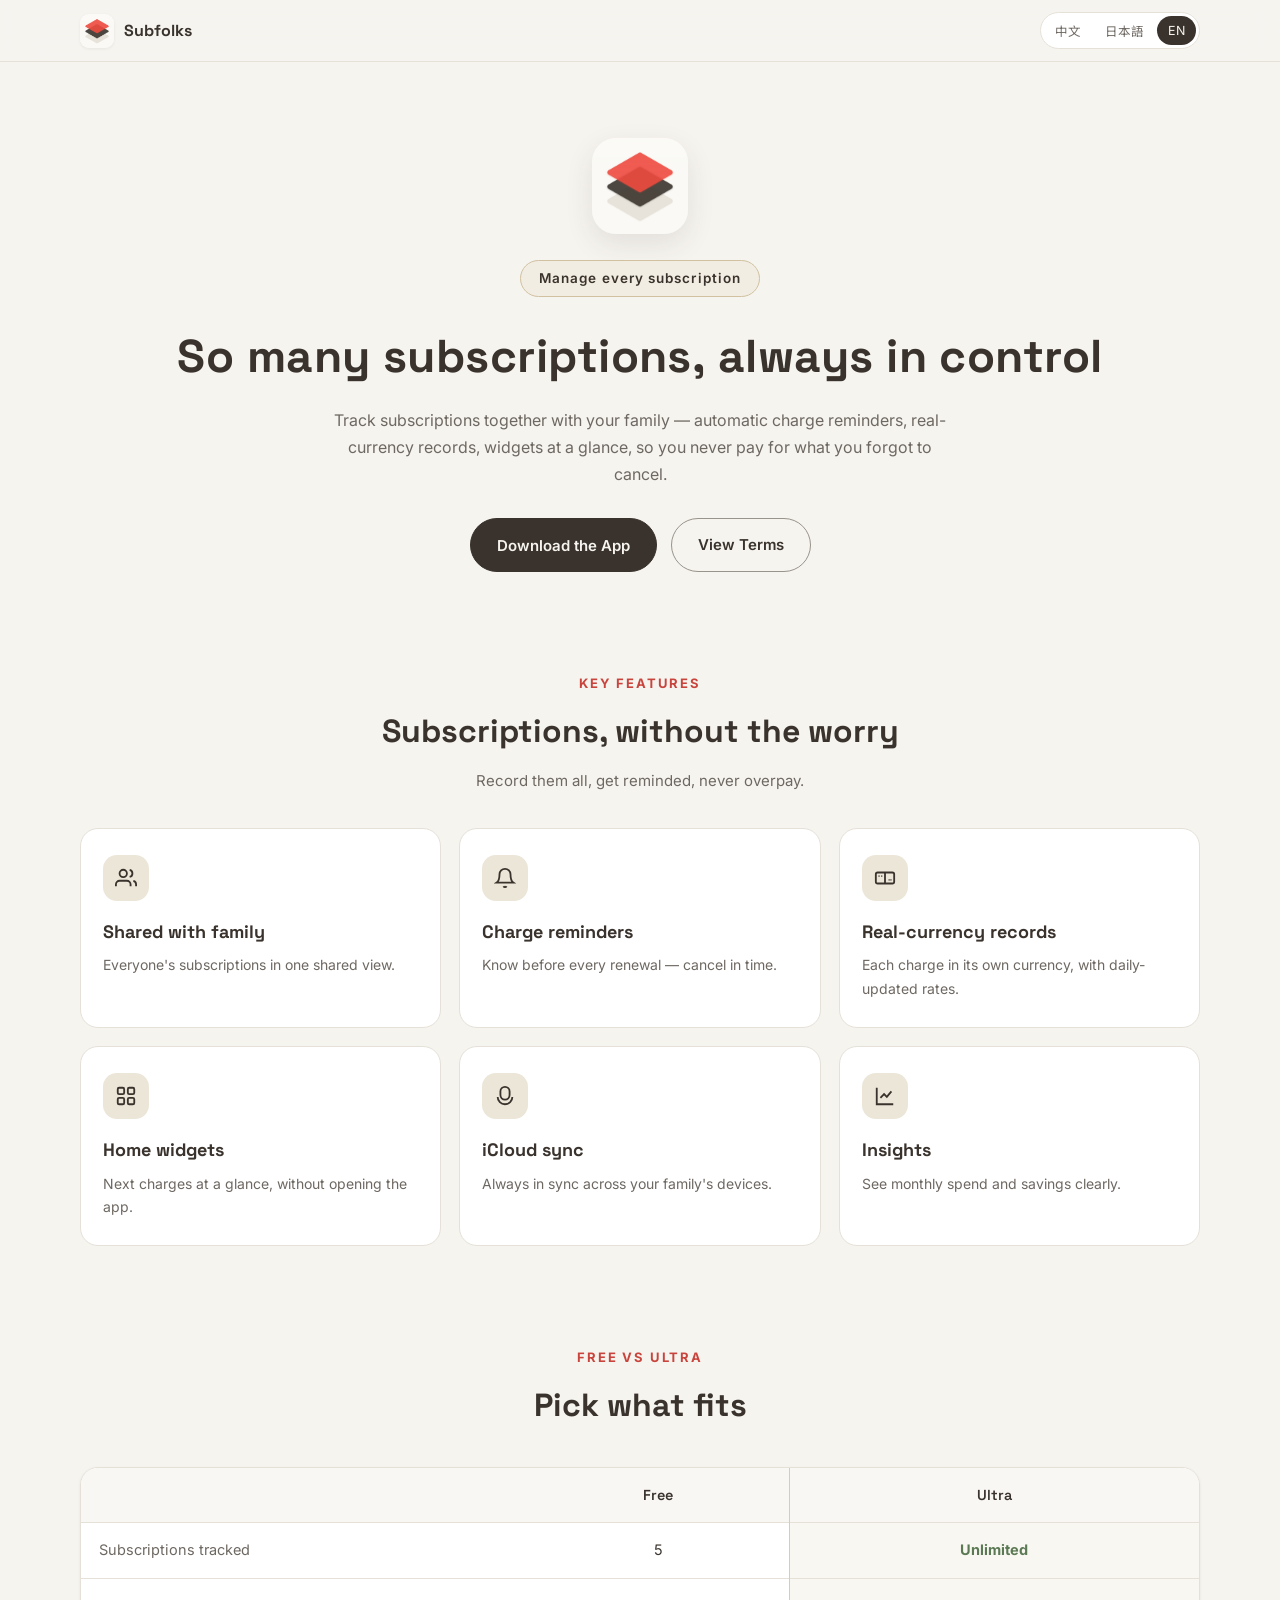
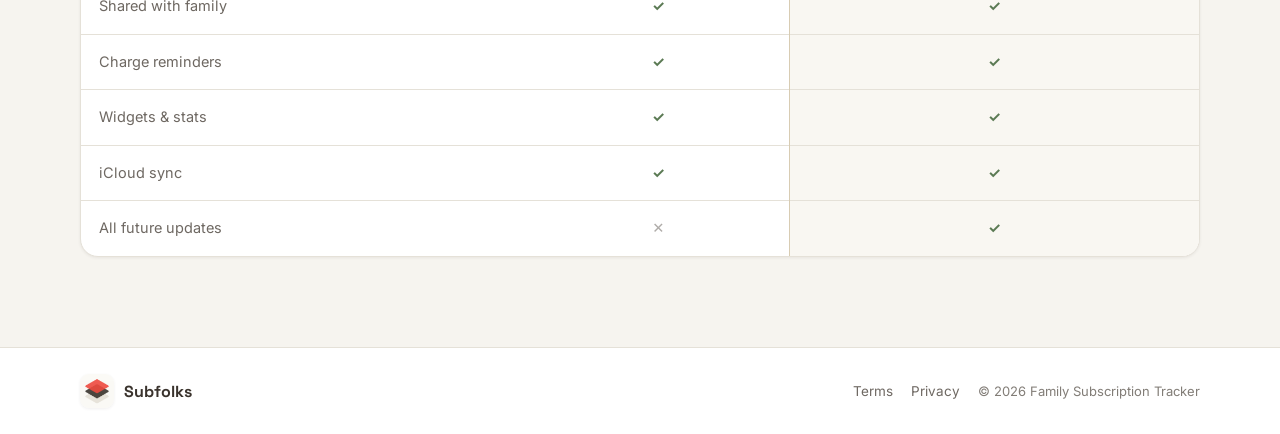
==== commit 6a871adb: "Subfolks site: remove Home/Terms/Privacy links from top nav bar" ====
--- a/subfolks/index.html
+++ b/subfolks/index.html
@@ -20,11 +20,6 @@
       <img src="../assets/img/subfolks_logo.png" alt="logo">
       <span>Subfolks</span>
     </a>
-    <div class="nav-links">
-      <a href="index.html#features" data-i18n="nav_home">首页</a>
-      <a href="terms.html" data-i18n="nav_terms">用户协议</a>
-      <a href="privacy.html" data-i18n="nav_privacy">隐私政策</a>
-    </div>
     <div class="lang-switcher" aria-label="Language">
       <button data-lang-btn="zh">中文</button>
       <button data-lang-btn="ja">日本語</button>
--- a/subfolks/css/style.css
+++ b/subfolks/css/style.css
@@ -41,10 +41,7 @@
 .nav-inner { display: flex; align-items: center; gap: 18px; padding: 12px 0; flex-wrap: wrap; }
 .nav-brand { display: inline-flex; align-items: center; gap: 10px; text-decoration: none; font-weight: 700; font-family: var(--font-display); }
 .nav-brand img { width: 34px; height: 34px; border-radius: 9px; box-shadow: var(--shadow-sm); }
-.nav-links { display: flex; gap: 18px; margin-left: auto; }
-.nav-links a { text-decoration: none; color: var(--ink-dim); font-size: 14.5px; }
-.nav-links a:hover { color: var(--ink); }
-.lang-switcher { display: inline-flex; gap: 2px; padding: 3px; border: 1px solid var(--rule); border-radius: 999px; background: var(--card); }
+.lang-switcher { display: inline-flex; gap: 2px; margin-left: auto; padding: 3px; border: 1px solid var(--rule); border-radius: 999px; background: var(--card); }
 .lang-switcher button {
   border: 0; background: transparent; color: var(--ink-dim);
   font-family: var(--font-body); font-size: 12.5px; padding: 5px 11px; border-radius: 999px; cursor: pointer;
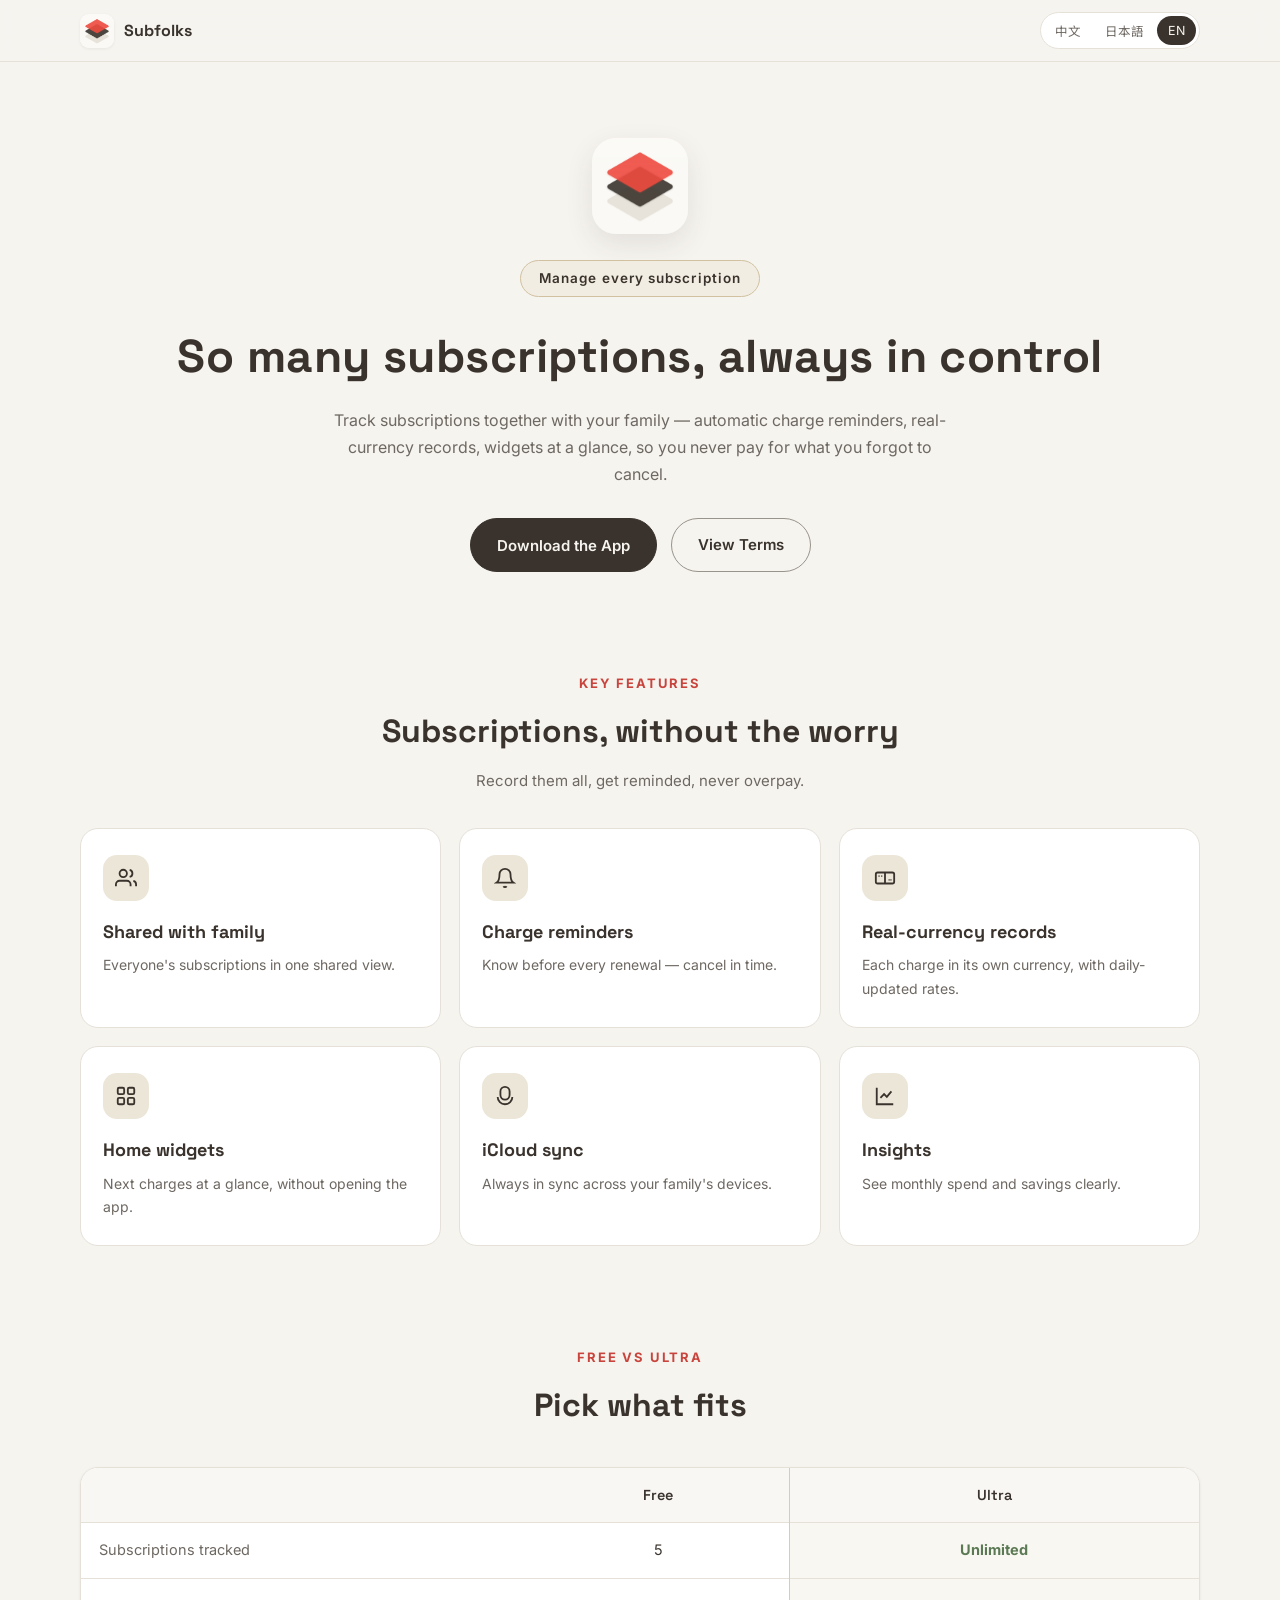
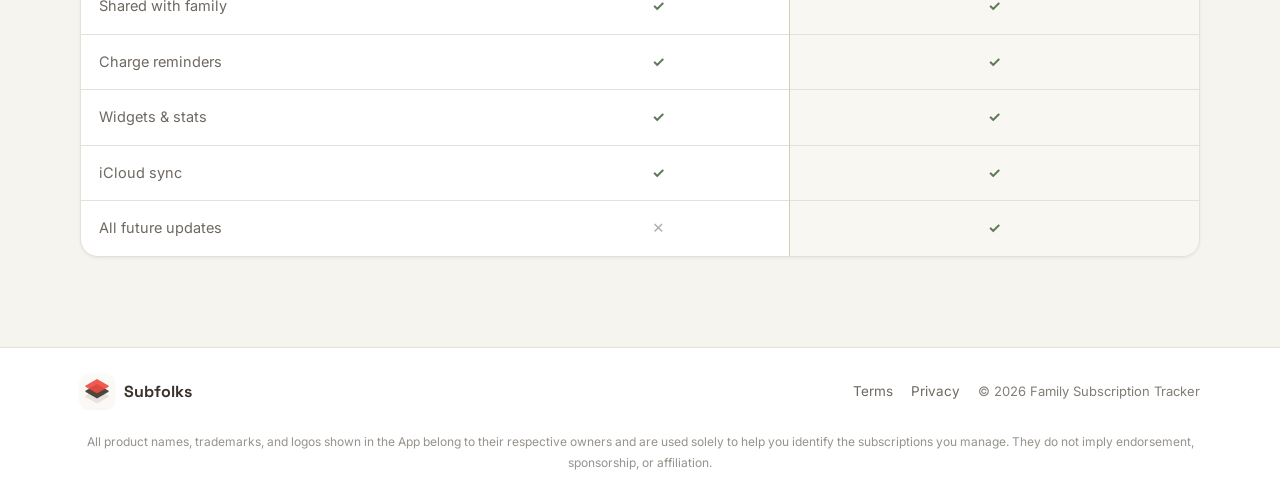
==== commit 68aa517e: "Add third-party trademark disclaimer: Terms s9, site footers, three languages" ====
--- a/subfolks/index.html
+++ b/subfolks/index.html
@@ -146,6 +146,7 @@
       <a href="privacy.html" data-i18n="nav_privacy">隐私政策</a>
     </div>
     <div class="footer-copy">© 2026 <span data-i18n="sub_footer_tag">家庭订阅管理</span></div>
+    <p class="footer-tm" data-i18n="sub_footer_tm"></p>
   </div>
 </footer>
 
--- a/subfolks/css/style.css
+++ b/subfolks/css/style.css
@@ -116,6 +116,7 @@
 .footer-links a { color: var(--ink-dim); text-decoration: none; font-size: 13.5px; }
 .footer-links a:hover { color: var(--ink); }
 .footer-copy { color: color-mix(in srgb, var(--ink-dim) 85%, var(--paper)); font-size: 13px; }
+.footer-tm { flex-basis: 100%; margin: 6px 0 0; color: color-mix(in srgb, var(--ink-dim) 70%, var(--paper)); font-size: 12px; line-height: 1.7; text-align: center; }
 
 /* ===== 法律文档页 ===== */
 .legal { max-width: 780px; margin: 48px auto 72px; background: var(--card); border: 1px solid var(--rule); border-radius: 22px; padding: 44px clamp(22px, 5vw, 56px); box-shadow: var(--shadow-sm); }
